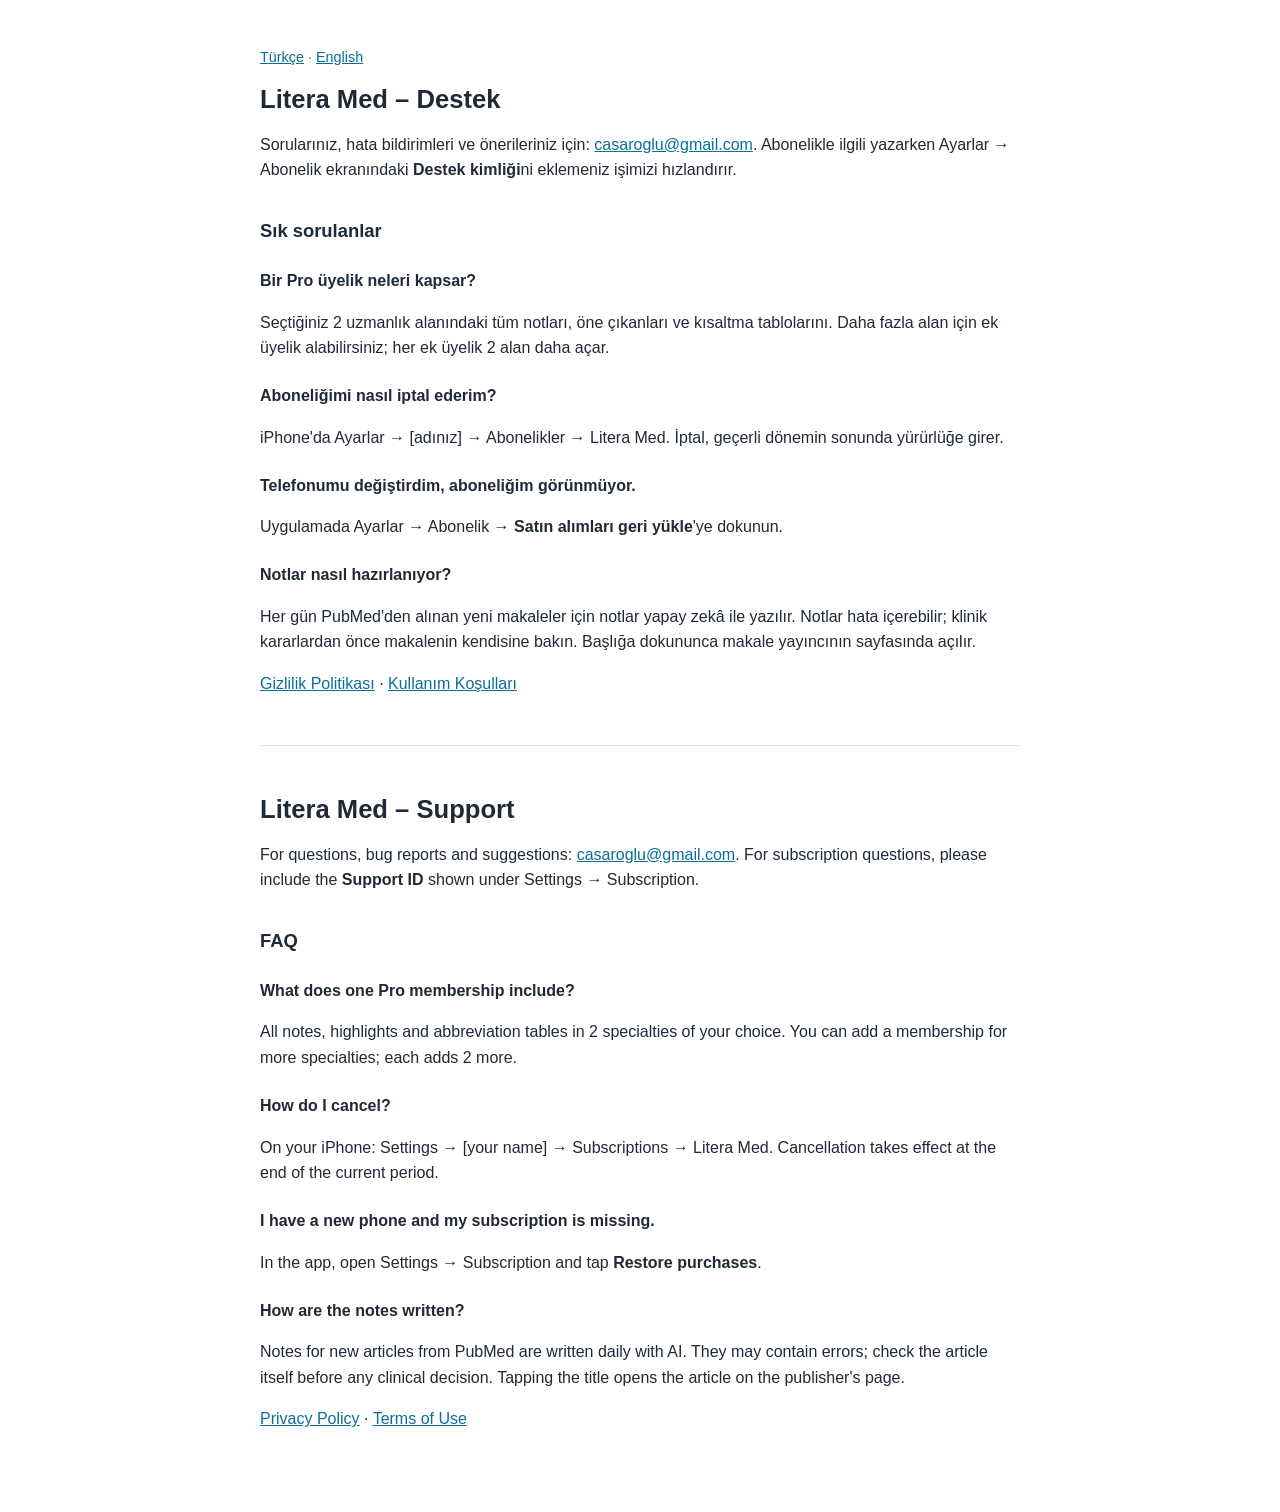
==== support.html @ a3722e61 "Litera Med: gizlilik, kullanım koşulları ve destek sayfaları" ====
<!doctype html>
<html lang="tr">
<head>
<meta charset="utf-8">
<meta name="viewport" content="width=device-width, initial-scale=1">
<title>Litera Med – Destek / Support</title>
<link rel="stylesheet" href="style.css">
</head>
<body>
<main>
<p class="lang"><a href="#tr">Türkçe</a> · <a href="#en">English</a></p>

<section id="tr">
<h1>Litera Med – Destek</h1>
<p>Sorularınız, hata bildirimleri ve önerileriniz için: <a href="mailto:casaroglu@gmail.com">casaroglu@gmail.com</a>.
Abonelikle ilgili yazarken Ayarlar → Abonelik ekranındaki <b>Destek kimliği</b>ni eklemeniz işimizi hızlandırır.</p>

<h2>Sık sorulanlar</h2>
<h3>Bir Pro üyelik neleri kapsar?</h3>
<p>Seçtiğiniz 2 uzmanlık alanındaki tüm notları, öne çıkanları ve kısaltma tablolarını. Daha fazla alan için ek
üyelik alabilirsiniz; her ek üyelik 2 alan daha açar.</p>
<h3>Aboneliğimi nasıl iptal ederim?</h3>
<p>iPhone'da Ayarlar → [adınız] → Abonelikler → Litera Med. İptal, geçerli dönemin sonunda yürürlüğe girer.</p>
<h3>Telefonumu değiştirdim, aboneliğim görünmüyor.</h3>
<p>Uygulamada Ayarlar → Abonelik → <b>Satın alımları geri yükle</b>'ye dokunun.</p>
<h3>Notlar nasıl hazırlanıyor?</h3>
<p>Her gün PubMed'den alınan yeni makaleler için notlar yapay zekâ ile yazılır. Notlar hata içerebilir; klinik
kararlardan önce makalenin kendisine bakın. Başlığa dokununca makale yayıncının sayfasında açılır.</p>
<p><a href="privacy.html">Gizlilik Politikası</a> · <a href="terms.html">Kullanım Koşulları</a></p>
</section>

<hr>

<section id="en">
<h1>Litera Med – Support</h1>
<p>For questions, bug reports and suggestions: <a href="mailto:casaroglu@gmail.com">casaroglu@gmail.com</a>.
For subscription questions, please include the <b>Support ID</b> shown under Settings → Subscription.</p>

<h2>FAQ</h2>
<h3>What does one Pro membership include?</h3>
<p>All notes, highlights and abbreviation tables in 2 specialties of your choice. You can add a membership for more
specialties; each adds 2 more.</p>
<h3>How do I cancel?</h3>
<p>On your iPhone: Settings → [your name] → Subscriptions → Litera Med. Cancellation takes effect at the end of the
current period.</p>
<h3>I have a new phone and my subscription is missing.</h3>
<p>In the app, open Settings → Subscription and tap <b>Restore purchases</b>.</p>
<h3>How are the notes written?</h3>
<p>Notes for new articles from PubMed are written daily with AI. They may contain errors; check the article itself
before any clinical decision. Tapping the title opens the article on the publisher's page.</p>
<p><a href="privacy.html">Privacy Policy</a> · <a href="terms.html">Terms of Use</a></p>
</section>
</main>
</body>
</html>
---- style.css ----
:root { color-scheme: light dark; --fg: #1f2937; --muted: #6b7280; --bg: #ffffff; --link: #0b6e99; }
@media (prefers-color-scheme: dark) { :root { --fg: #e5e7eb; --muted: #9ca3af; --bg: #0b1220; --link: #5cc2ea; } }
body { margin: 0; background: var(--bg); color: var(--fg); font: 16px/1.6 -apple-system, BlinkMacSystemFont, "Segoe UI", Roboto, sans-serif; }
main { max-width: 760px; margin: 0 auto; padding: 32px 16px 64px; }
h1 { font-size: 1.6rem; line-height: 1.25; margin: 0.5em 0; }
h2 { font-size: 1.15rem; margin-top: 1.8em; }
h3 { font-size: 1rem; margin-top: 1.4em; }
a { color: var(--link); }
.meta, .foot, .lang { color: var(--muted); font-size: 0.9rem; }
hr { border: none; border-top: 1px solid #8884; margin: 48px 0; }
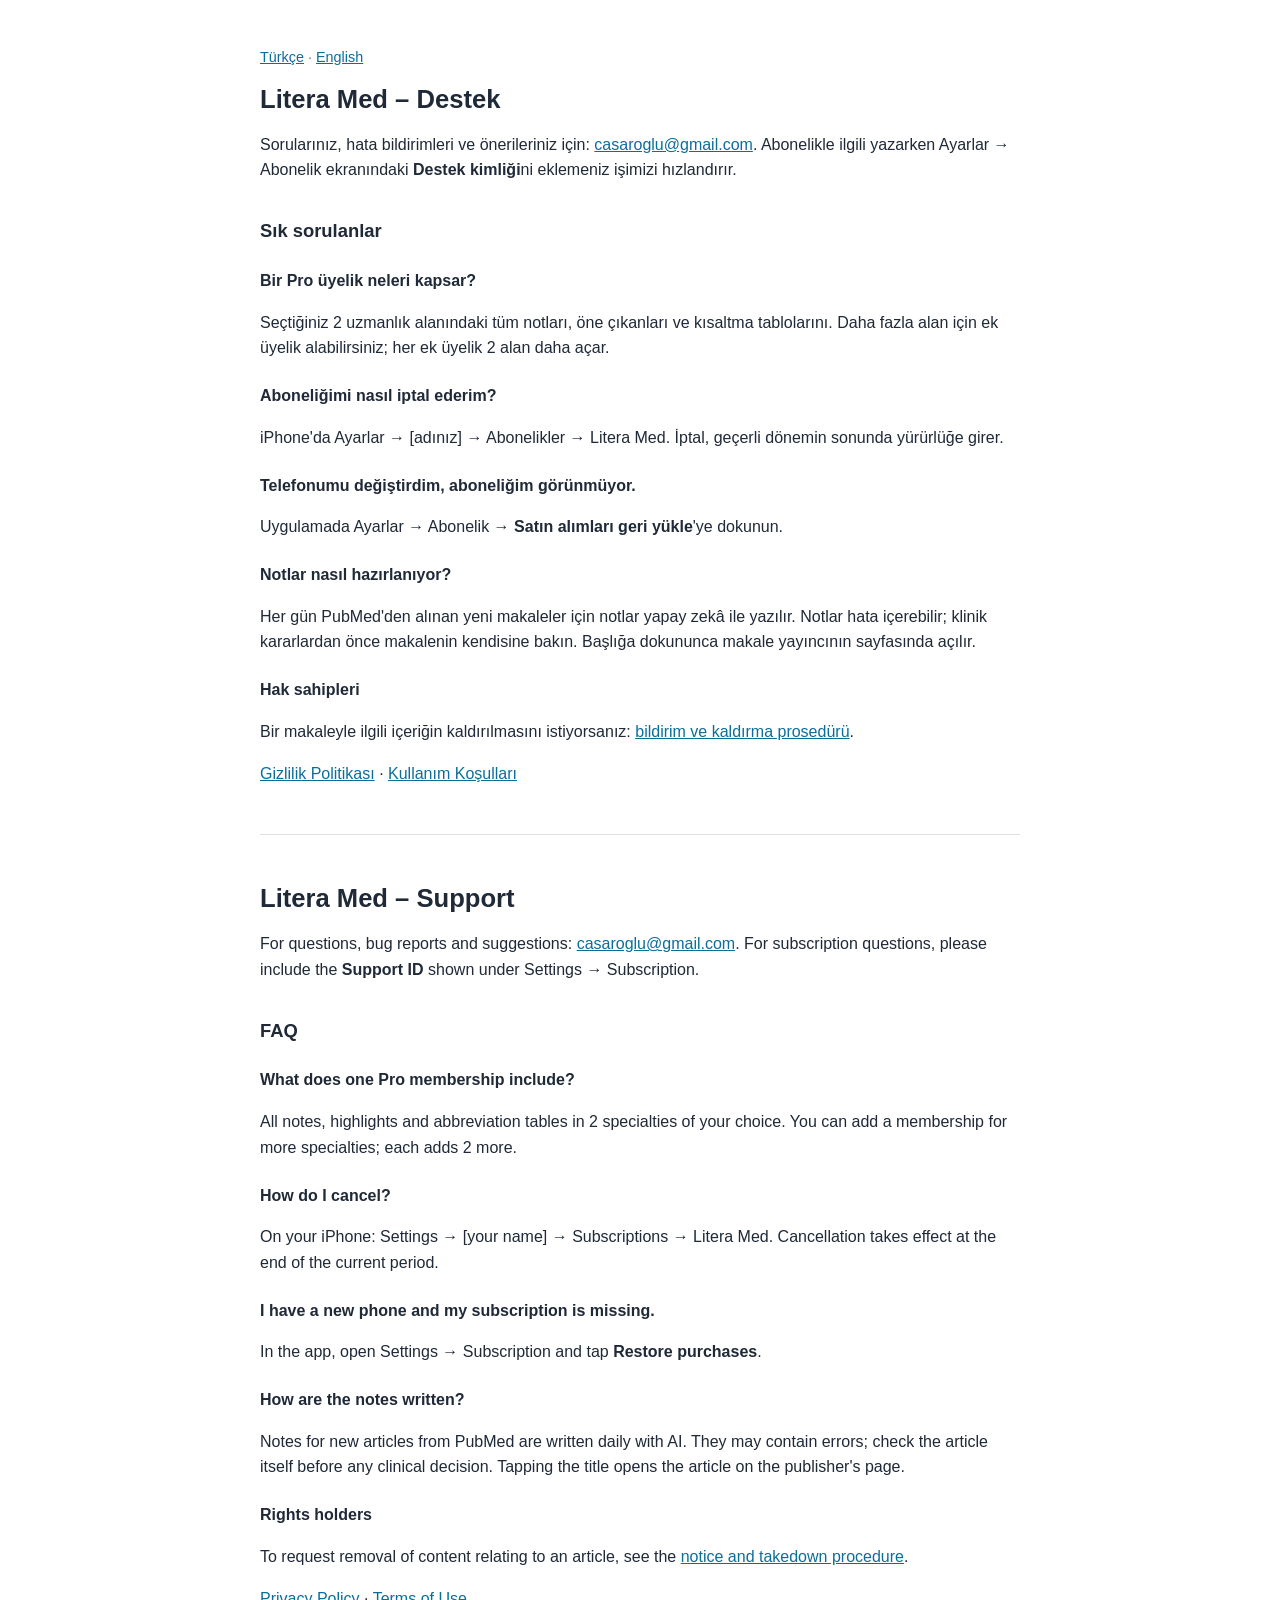
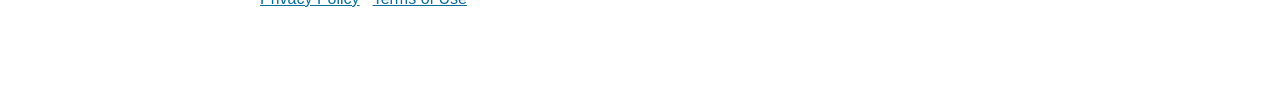
==== commit 367ab04d: "Kullanım koşulları: içerik, telif ve ücretler bölümü; hak sahipleri için bildirim-kaldırma Co-Author" ====
--- a/support.html
+++ b/support.html
@@ -26,6 +26,9 @@
 <h3>Notlar nasıl hazırlanıyor?</h3>
 <p>Her gün PubMed'den alınan yeni makaleler için notlar yapay zekâ ile yazılır. Notlar hata içerebilir; klinik
 kararlardan önce makalenin kendisine bakın. Başlığa dokununca makale yayıncının sayfasında açılır.</p>
+<h3>Hak sahipleri</h3>
+<p>Bir makaleyle ilgili içeriğin kaldırılmasını istiyorsanız: <a href="terms.html#rights-tr">bildirim ve kaldırma
+prosedürü</a>.</p>
 <p><a href="privacy.html">Gizlilik Politikası</a> · <a href="terms.html">Kullanım Koşulları</a></p>
 </section>
 
@@ -48,6 +51,9 @@
 <h3>How are the notes written?</h3>
 <p>Notes for new articles from PubMed are written daily with AI. They may contain errors; check the article itself
 before any clinical decision. Tapping the title opens the article on the publisher's page.</p>
+<h3>Rights holders</h3>
+<p>To request removal of content relating to an article, see the <a href="terms.html#rights-en">notice and takedown
+procedure</a>.</p>
 <p><a href="privacy.html">Privacy Policy</a> · <a href="terms.html">Terms of Use</a></p>
 </section>
 </main>
